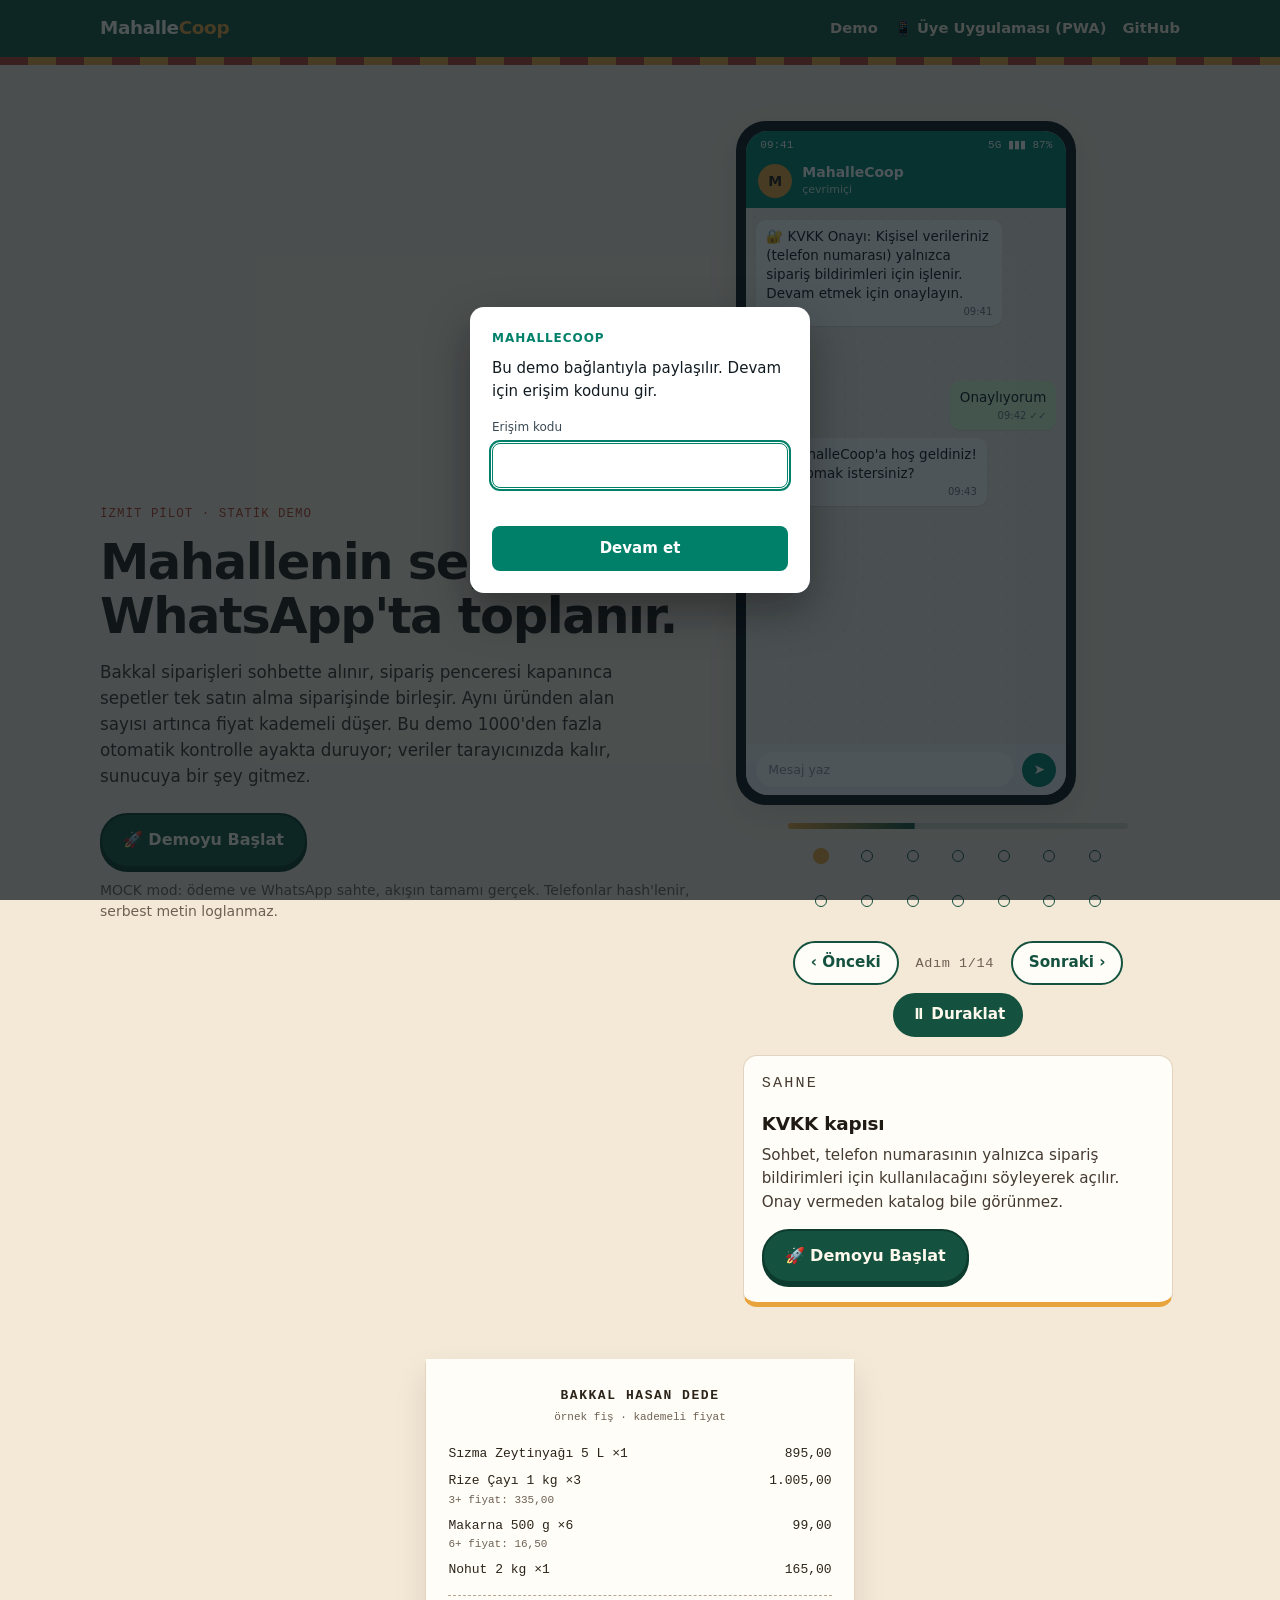
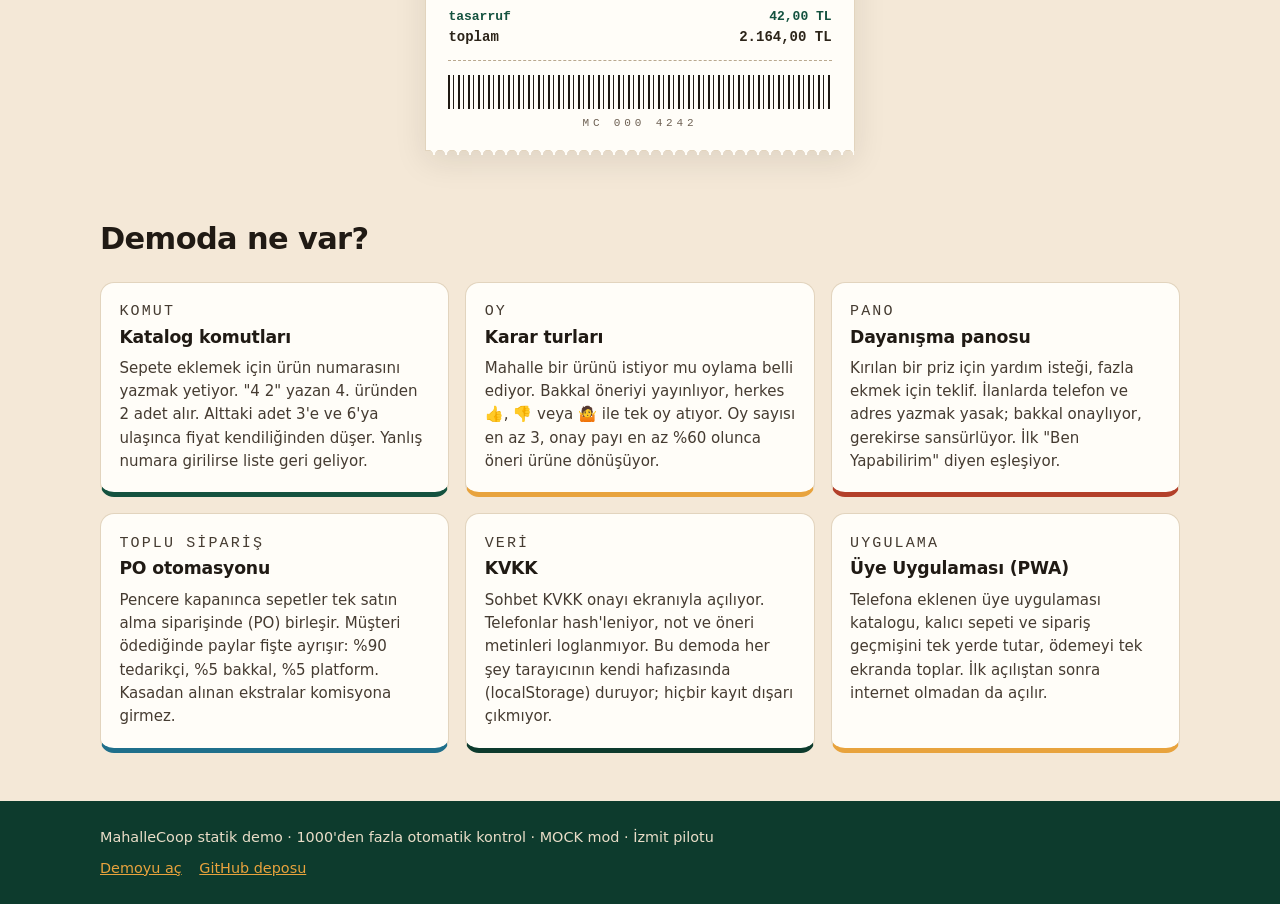
==== index.html @ 064667cc "site: mobile phone pane fix" ====
<!doctype html>
<html lang="tr">
<head>
  <meta charset="utf-8">
  <meta name="viewport" content="width=device-width, initial-scale=1">
  <meta name="description" content="MahalleCoop statik demo: mahalle alışverişi WhatsApp sohbetinde, toplu sipariş tek fişte. MOCK mod, İzmit pilotu.">
  <meta name="robots" content="noindex, nofollow, noarchive">
  <meta name="referrer" content="no-referrer">
  <meta name="theme-color" content="#14523F">
  <title>MahalleCoop · Mahalle alışverişinin WhatsApp demosu</title>
  <link rel="manifest" href="./manifest.webmanifest">
  <link rel="stylesheet" href="./css/site.css">
</head>
<body>
  <header class="site-header">
    <div class="wrap">
      <a class="wordmark" href="./index.html">Mahalle<span>Coop</span></a>
      <nav class="site-nav" aria-label="Ana bağlantılar">
        <a href="./demo.html">Demo</a>
        <a href="./pwa/">📱 Üye Uygulaması (PWA)</a>
        <a href="https://github.com/softwaremonkey635/mahallecoop" target="_blank" rel="noopener">GitHub</a>
      </nav>
    </div>
  </header>
  <div class="awning" aria-hidden="true"></div>

  <main>
    <section class="hero wrap">
      <div class="hero-copy">
        <p class="eyebrow">İzmit pilot · statik demo</p>
        <h1>Mahallenin sepeti WhatsApp'ta toplanır.</h1>
        <p class="lede">
          Bakkal siparişleri sohbette alınır, sipariş penceresi kapanınca sepetler
          tek satın alma siparişinde birleşir. Aynı üründen alan sayısı artınca
          fiyat kademeli düşer. Bu demo 1000'den fazla otomatik kontrolle ayakta duruyor; veriler
          tarayıcınızda kalır, sunucuya bir şey gitmez.
        </p>
        <div class="cta-row">
          <a class="btn btn-primary" href="./demo.html">🚀 Demoyu Başlat</a>
        </div>
        <p class="fine">
          MOCK mod: ödeme ve WhatsApp sahte, akışın tamamı gerçek. Telefonlar
          hash'lenir, serbest metin loglanmaz.
        </p>
      </div>

      <div
        class="walk"
        id="walk"
        data-scene-count="14"
        data-scene-index="0"
        data-autoplay="true"
        data-playing="false"
        data-motion="auto"
      >
        <div class="walk-stage">
          <div class="phone" id="walk-phone" aria-live="polite" aria-label="Canlı demo sahnesi">
            <div class="phone-screen">
              <div class="phone-status"><span>09:41</span><span>5G ▮▮▮ 87%</span></div>
              <div class="phone-head">
                <div class="phone-avatar">M</div>
                <div>
                  <div class="phone-title">MahalleCoop</div>
                  <div class="phone-presence">çevrimiçi</div>
                </div>
              </div>
              <div class="phone-chat" id="walk-chat"></div>
              <div class="walk-fx" id="walk-fx" aria-hidden="true"></div>
              <div class="phone-input">
                <div class="fake-field">Mesaj yaz</div>
                <div class="fake-send">➤</div>
              </div>
            </div>
          </div>

          <div class="walk-meter">
            <div class="walk-progress" id="walk-progress" aria-hidden="true">
              <span class="walk-progress-fill" id="walk-progress-fill"></span>
            </div>
            <div class="walk-dots" id="walk-dots" role="group" aria-label="Sahne seçici">
              <button type="button" class="walk-dot" data-scene="0" aria-label="Sahne 1"></button>
              <button type="button" class="walk-dot" data-scene="1" aria-label="Sahne 2"></button>
              <button type="button" class="walk-dot" data-scene="2" aria-label="Sahne 3"></button>
              <button type="button" class="walk-dot" data-scene="3" aria-label="Sahne 4"></button>
              <button type="button" class="walk-dot" data-scene="4" aria-label="Sahne 5"></button>
              <button type="button" class="walk-dot" data-scene="5" aria-label="Sahne 6"></button>
              <button type="button" class="walk-dot" data-scene="6" aria-label="Sahne 7"></button>
              <button type="button" class="walk-dot" data-scene="7" aria-label="Sahne 8"></button>
              <button type="button" class="walk-dot" data-scene="8" aria-label="Sahne 9"></button>
              <button type="button" class="walk-dot" data-scene="9" aria-label="Sahne 10"></button>
              <button type="button" class="walk-dot" data-scene="10" aria-label="Sahne 11"></button>
              <button type="button" class="walk-dot" data-scene="11" aria-label="Sahne 12"></button>
              <button type="button" class="walk-dot" data-scene="12" aria-label="Sahne 13"></button>
              <button type="button" class="walk-dot" data-scene="13" aria-label="Sahne 14"></button>
            </div>
          </div>

          <div class="walk-controls">
            <button type="button" class="walk-btn" id="walk-prev">‹ Önceki</button>
            <span class="walk-count" id="walk-count">Adım 1/14</span>
            <button type="button" class="walk-btn" id="walk-next">Sonraki ›</button>
            <button
              type="button"
              class="walk-btn"
              id="walk-play"
              aria-pressed="false"
              aria-label="Demoyu oynat veya duraklat"
            >▶ Oynat</button>
          </div>

          <aside class="walk-note">
            <p class="walk-note-tag">sahne</p>
            <h2 id="walk-title">KVKK kapısı</h2>
            <p id="walk-caption">
              Sohbet, telefon numarasının yalnızca sipariş bildirimleri için
              kullanılacağını söyleyerek açılır. Onay vermeden katalog bile görünmez.
            </p>
            <a class="btn btn-primary" href="./demo.html">🚀 Demoyu Başlat</a>
          </aside>
        </div>
      </div>
    </section>

    <section class="receipt-section wrap" aria-label="Örnek sipariş fişi">
      <div class="receipt reveal">
        <h2>Bakkal Hasan Dede</h2>
        <p class="receipt-sub">örnek fiş · kademeli fiyat</p>
        <div class="receipt-line">
          <span>Sızma Zeytinyağı 5 L ×1</span>
          <span>895,00</span>
        </div>
        <div class="receipt-line">
          <span>Rize Çayı 1 kg ×3<small>3+ fiyat: 335,00</small></span>
          <span>1.005,00</span>
        </div>
        <div class="receipt-line">
          <span>Makarna 500 g ×6<small>6+ fiyat: 16,50</small></span>
          <span>99,00</span>
        </div>
        <div class="receipt-line">
          <span>Nohut 2 kg ×1</span>
          <span>165,00</span>
        </div>
        <hr class="receipt-rule">
        <div class="receipt-save">
          <span>tasarruf</span>
          <span>42,00 TL</span>
        </div>
        <div class="receipt-total">
          <span>toplam</span>
          <span>2.164,00 TL</span>
        </div>
        <hr class="receipt-rule">
        <div class="receipt-barcode"></div>
        <div class="receipt-code">MC 000 4242</div>
      </div>
    </section>

    <section class="features wrap">
      <h2 class="reveal">Demoda ne var?</h2>
      <ul class="feature-grid">
        <li class="shelf reveal">
          <p class="shelf-tag">komut</p>
          <h3>Katalog komutları</h3>
          <p>
            Sepete eklemek için ürün numarasını yazmak yetiyor. "4 2" yazan
            4. üründen 2 adet alır. Alttaki adet 3'e ve 6'ya ulaşınca fiyat
            kendiliğinden düşer. Yanlış numara girilirse liste geri geliyor.
          </p>
        </li>
        <li class="shelf reveal">
          <p class="shelf-tag">oy</p>
          <h3>Karar turları</h3>
          <p>
            Mahalle bir ürünü istiyor mu oylama belli ediyor. Bakkal öneriyi
            yayınlıyor, herkes 👍, 👎 veya 🤷 ile tek oy atıyor. Oy sayısı en
            az 3, onay payı en az %60 olunca öneri ürüne dönüşüyor.
          </p>
        </li>
        <li class="shelf reveal">
          <p class="shelf-tag">pano</p>
          <h3>Dayanışma panosu</h3>
          <p>
            Kırılan bir priz için yardım isteği, fazla ekmek için teklif.
            İlanlarda telefon ve adres yazmak yasak; bakkal onaylıyor,
            gerekirse sansürlüyor. İlk "Ben Yapabilirim" diyen eşleşiyor.
          </p>
        </li>
        <li class="shelf reveal">
          <p class="shelf-tag">toplu sipariş</p>
          <h3>PO otomasyonu</h3>
          <p>
            Pencere kapanınca sepetler tek satın alma siparişinde (PO) birleşir.
            Müşteri ödediğinde paylar fişte ayrışır: %90 tedarikçi, %5 bakkal,
            %5 platform. Kasadan alınan ekstralar komisyona girmez.
          </p>
        </li>
        <li class="shelf reveal">
          <p class="shelf-tag">veri</p>
          <h3>KVKK</h3>
          <p>
            Sohbet KVKK onayı ekranıyla açılıyor. Telefonlar hash'leniyor, not
            ve öneri metinleri loglanmıyor. Bu demoda her şey tarayıcının kendi
            hafızasında (localStorage) duruyor; hiçbir kayıt dışarı çıkmıyor.
          </p>
        </li>
        <li class="shelf reveal">
          <p class="shelf-tag">uygulama</p>
          <h3>Üye Uygulaması (PWA)</h3>
          <p>
            Telefona eklenen üye uygulaması katalogu, kalıcı sepeti ve
            sipariş geçmişini tek yerde tutar, ödemeyi tek ekranda toplar.
            İlk açılıştan sonra internet olmadan da açılır.
          </p>
        </li>
      </ul>
    </section>
  </main>

  <footer class="site-footer">
    <div class="wrap">
      <p>MahalleCoop statik demo · 1000'den fazla otomatik kontrol · MOCK mod · İzmit pilotu</p>
      <div class="footer-links">
        <a href="./demo.html">Demoyu aç</a>
        <a href="https://github.com/softwaremonkey635/mahallecoop" target="_blank" rel="noopener">GitHub deposu</a>
      </div>
    </div>
  </footer>

  <script src="./js/walkthrough-scenes.js" defer></script>
  <script src="./js/walkthrough.js" defer></script>
  <script src="./js/landing.js" defer></script>
  <script src="./js/access-gate.js"></script>
</body>
</html>
---- css/site.css ----
/* site.css: shared tokens + landing page (S2) */

:root {
  --paper: #f4e8d7;
  --ink: #201a14;
  --card: #fffdf8;
  --green: #14523f;
  --green-deep: #0d3b2d;
  --amber: #e8a33d;
  --brick: #b3402a;
  --blue: #1f6f8b;
  --muted: #6e6154;
  --line: #e2d4be;
  --shadow: 0 10px 30px rgba(32, 26, 20, 0.10);
  --radius: 14px;
  --font-body: system-ui, -apple-system, "Segoe UI", Roboto, "Helvetica Neue", Arial, sans-serif;
  --font-mono: ui-monospace, "Cascadia Mono", "SF Mono", "Courier New", monospace;
}

* { box-sizing: border-box; }

html { -webkit-text-size-adjust: 100%; }

body {
  margin: 0;
  font-family: var(--font-body);
  font-size: 16px;
  line-height: 1.55;
  color: var(--ink);
  background: var(--paper);
}

a { color: var(--green); }

:focus-visible {
  outline: 3px solid var(--amber);
  outline-offset: 2px;
}

.wrap {
  width: min(1080px, 100% - 2rem);
  margin-inline: auto;
}

/* Header: awning bar (green field, cream type, brick/amber stripe) */

.site-header {
  background: var(--green);
  color: #fff8ec;
}

.site-header .wrap {
  display: flex;
  flex-wrap: wrap;
  gap: 0.75rem;
  align-items: center;
  justify-content: space-between;
  padding: 0.9rem 0;
}

.wordmark {
  font-weight: 800;
  font-size: 1.15rem;
  letter-spacing: -0.02em;
  color: #fff8ec;
  text-decoration: none;
}

.wordmark span { color: var(--amber); }

.site-nav {
  display: flex;
  flex-wrap: wrap;
  gap: 0.35rem 1rem;
}

.site-nav a {
  color: #f6ead6;
  text-decoration: none;
  font-size: 0.92rem;
  font-weight: 600;
}

.site-nav a:hover,
.site-nav a:focus-visible { text-decoration: underline; }

.awning {
  height: 8px;
  background: repeating-linear-gradient(
    90deg,
    var(--brick) 0 28px,
    var(--amber) 28px 56px
  );
}

/* Hero */

.hero {
  display: grid;
  gap: 2.25rem;
  padding: 2.5rem 0 2rem;
}

.eyebrow {
  margin: 0 0 0.75rem;
  font-family: var(--font-mono);
  font-size: 0.78rem;
  letter-spacing: 0.08em;
  text-transform: uppercase;
  color: var(--brick);
}

.hero h1 {
  margin: 0 0 1rem;
  font-size: clamp(2rem, 6vw, 3.1rem);
  line-height: 1.08;
  font-weight: 800;
  letter-spacing: -0.03em;
}

.lede {
  margin: 0 0 1.5rem;
  max-width: 34rem;
  color: #3d342b;
  font-size: 1.05rem;
}

.cta-row {
  display: flex;
  flex-wrap: wrap;
  gap: 0.75rem;
  margin-bottom: 0.75rem;
}

.btn {
  display: inline-block;
  padding: 0.8rem 1.3rem;
  border-radius: 999px;
  border: 2px solid transparent;
  font-weight: 700;
  font-size: 1rem;
  text-decoration: none;
  cursor: pointer;
}

.btn-primary {
  background: var(--green);
  color: #fff8ec;
  border-color: var(--green-deep);
  box-shadow: 0 4px 0 var(--green-deep);
}

.btn-primary:hover { background: var(--green-deep); }

.btn-ghost {
  background: transparent;
  color: var(--green);
  border-color: var(--green);
}

.btn-ghost:hover { background: rgba(20, 82, 63, 0.08); }

.fine {
  margin: 0;
  font-size: 0.875rem;
  color: var(--muted);
}

/* Phone mockup (CSS only, WhatsApp light) */

.phone {
  width: min(320px, 100%);
  margin-inline: auto;
  background: #10161b;
  border-radius: 30px;
  padding: 10px;
  box-shadow: var(--shadow);
}

.phone-screen {
  position: relative;
  border-radius: 22px;
  overflow: hidden;
  background: #efeae2;
  display: flex;
  flex-direction: column;
  min-height: 480px;
}

.phone-status {
  background: #008069;
  color: #fff;
  font-size: 11px;
  font-family: var(--font-mono);
  display: flex;
  justify-content: space-between;
  padding: 6px 14px 2px;
}

.phone-head {
  background: #008069;
  color: #fff;
  display: flex;
  align-items: center;
  gap: 10px;
  padding: 8px 12px 10px;
}

.phone-avatar {
  width: 34px;
  height: 34px;
  border-radius: 50%;
  background: #e8a33d;
  color: #201a14;
  font-weight: 800;
  display: grid;
  place-items: center;
  font-size: 14px;
}

.phone-title { font-size: 14px; font-weight: 700; line-height: 1.2; }
.phone-presence { font-size: 11px; color: #cfe9e2; }

.phone-chat {
  flex: 1;
  padding: 12px 10px;
  display: flex;
  flex-direction: column;
  gap: 8px;
  background-color: #efeae2;
  background-image: radial-gradient(rgba(32, 26, 20, 0.05) 1px, transparent 1px);
  background-size: 18px 18px;
}

.bubble {
  max-width: 82%;
  padding: 7px 10px;
  border-radius: 10px;
  font-size: 13.5px;
  line-height: 1.4;
  box-shadow: 0 1px 1px rgba(0, 0, 0, 0.08);
  opacity: 0;
  transform: translateY(6px);
  transition: opacity 0.35s ease, transform 0.35s ease;
}

.bubble.is-in {
  opacity: 1;
  transform: none;
}

.bubble-in {
  background: #fff;
  color: #111b21;
  align-self: flex-start;
}

.bubble-out {
  background: #d9fdd3;
  color: #111b21;
  align-self: flex-end;
}

.bubble-time {
  display: block;
  text-align: right;
  font-size: 10px;
  color: #667781;
  margin-top: 2px;
}

.phone-buttons {
  align-self: flex-start;
  width: 82%;
  display: flex;
  flex-direction: column;
  gap: 6px;
}

.phone-btn {
  background: #fff;
  border-radius: 10px;
  text-align: center;
  color: #027eb5;
  font-size: 13.5px;
  font-weight: 600;
  padding: 9px 8px;
  box-shadow: 0 1px 1px rgba(0, 0, 0, 0.08);
  opacity: 0;
  transform: translateY(6px);
  transition: opacity 0.35s ease, transform 0.35s ease;
}

.phone-btn.is-in {
  opacity: 1;
  transform: none;
}

.phone-input {
  background: #f0f2f5;
  display: flex;
  align-items: center;
  gap: 8px;
  padding: 8px 10px;
}

.phone-input .fake-field {
  flex: 1;
  background: #fff;
  border-radius: 999px;
  padding: 8px 12px;
  font-size: 12.5px;
  color: #8696a0;
}

.phone-input .fake-send {
  width: 34px;
  height: 34px;
  border-radius: 50%;
  background: #008069;
  color: #fff;
  display: grid;
  place-items: center;
  font-size: 14px;
}

/* Walkthrough player (hero scene deck) */

.walk {
  display: grid;
  gap: 1rem;
  justify-items: center;
}

.walk-stage {
  display: grid;
  gap: 1.1rem;
  width: 100%;
  justify-items: center;
}

.walk .phone { width: min(340px, 100%); }

.walk .phone-screen { min-height: 560px; }

.walk .phone-chat {
  overflow-y: auto;
  overscroll-behavior: contain;
}

.walk-note {
  width: min(430px, 100%);
  background: var(--card);
  border: 1px solid var(--line);
  border-bottom: 5px solid var(--amber);
  border-radius: var(--radius);
  padding: 1rem 1.1rem 1.15rem;
}

.walk-note-tag {
  margin: 0 0 0.4rem;
  font-family: var(--font-mono);
  font-size: 0.72rem;
  letter-spacing: 0.14em;
  text-transform: uppercase;
  color: var(--brick);
}

.walk-note h2 {
  margin: 0 0 0.35rem;
  font-size: 1.15rem;
  font-weight: 800;
  letter-spacing: -0.01em;
}

.walk-note p {
  margin: 0 0 0.9rem;
  font-size: 0.95rem;
  color: #453b31;
}

.walk-note p:last-child { margin-bottom: 0; }

.walk-controls {
  display: flex;
  flex-wrap: wrap;
  gap: 0.5rem;
  align-items: center;
  justify-content: center;
  width: 100%;
}

.walk-btn {
  min-height: 44px;
  padding: 0.5rem 1rem;
  border-radius: 999px;
  border: 2px solid var(--green);
  background: var(--card);
  color: var(--green);
  font: inherit;
  font-size: 0.95rem;
  font-weight: 700;
  cursor: pointer;
}

.walk-btn:hover { background: rgba(20, 82, 63, 0.08); }

.walk-btn[aria-pressed='true'] {
  background: var(--green);
  color: #fff8ec;
}

.walk-btn:disabled {
  opacity: 0.45;
  cursor: default;
}

.walk-count {
  min-width: 6rem;
  text-align: center;
  font-family: var(--font-mono);
  font-size: 0.85rem;
  letter-spacing: 0.04em;
  color: var(--muted);
}

/* Progress bar + scrubber dots: sit directly under the phone. */

.walk-meter {
  width: min(340px, 100%);
  display: grid;
  gap: 0.3rem;
  justify-items: center;
}

.walk-progress {
  width: 100%;
  height: 6px;
  border-radius: 999px;
  background: rgba(20, 82, 63, 0.16);
  overflow: hidden;
}

.walk-progress-fill {
  display: block;
  height: 100%;
  width: 100%;
  background: linear-gradient(90deg, var(--amber), var(--green));
  transform: scaleX(0);
  transform-origin: left center;
  will-change: transform;
}

.walk-dots {
  display: flex;
  flex-wrap: wrap;
  gap: 0.1rem;
  justify-content: center;
  width: 100%;
}

.walk-dot {
  position: relative;
  width: 44px;
  height: 44px;
  padding: 0;
  border: 0;
  background: transparent;
  cursor: pointer;
}

.walk-dot::before {
  content: '';
  position: absolute;
  inset: 16px;
  border: 1.5px solid var(--green);
  border-radius: 50%;
  transition: background 0.2s ease, transform 0.2s ease;
}

.walk-dot:hover::before { background: rgba(20, 82, 63, 0.22); }

.walk-dot.is-active::before {
  background: var(--amber);
  border-color: var(--amber);
  transform: scale(1.35);
}

/* Scene motion layer: a transparent overlay inside the phone screen holds the
   cart chip and the delivery banner, everything else rides in the chat flow.
   Only transform and opacity move. */

.walk-fx {
  position: absolute;
  inset: 0;
  z-index: 3;
  pointer-events: none;
  overflow: hidden;
}

.mc-count {
  display: inline-block;
  font-variant-numeric: tabular-nums;
  font-weight: 700;
}

.cat-line {
  display: inline-block;
  opacity: 0;
}

.bubble.is-in .cat-line { animation: mc-line 0.35s ease forwards; }

.bubble.is-in.fx-shake { animation: mc-shake 0.5s ease 0.35s; }

.fx-item {
  opacity: 0;
  transform: translateY(10px);
  transition: opacity 0.35s ease, transform 0.35s ease;
}

.fx-item.is-in {
  opacity: 1;
  transform: none;
}

.fx-chip {
  align-self: flex-start;
  display: inline-flex;
  align-items: center;
  gap: 5px;
  max-width: calc(100% - 4px);
  padding: 7px 11px;
  border-radius: 999px;
  background: rgba(255, 253, 248, 0.98);
  border: 1px solid var(--line);
  box-shadow: 0 6px 16px rgba(32, 26, 20, 0.16);
  font-size: 12.5px;
  font-weight: 700;
  color: var(--ink);
  opacity: 0;
  transform: translateY(8px);
  transition: opacity 0.3s ease, transform 0.3s ease;
}

.fx-chip.is-in {
  opacity: 1;
  transform: none;
}

.fx-chip.is-bump { animation: mc-bump 0.42s ease; }

.fx-cart {
  position: absolute;
  left: 10px;
  bottom: 56px;
}

.fx-note {
  position: absolute;
  left: 8px;
  right: 8px;
  top: 8px;
  display: flex;
  align-items: center;
  gap: 9px;
  padding: 9px 11px;
  border-radius: 14px;
  background: rgba(255, 253, 248, 0.98);
  border: 1px solid var(--line);
  box-shadow: 0 10px 22px rgba(32, 26, 20, 0.22);
  transform: translateY(-150%);
  transition: transform 0.45s cubic-bezier(0.2, 0.9, 0.3, 1);
}

.fx-note.is-in { transform: none; }

.fx-note-ico { font-size: 18px; }

.fx-note-txt {
  display: grid;
  line-height: 1.25;
}

.fx-note-txt b { font-size: 12.5px; }

.fx-note-txt small { font-size: 11px; color: var(--muted); }

.fx-tag {
  align-self: flex-start;
  display: inline-flex;
  align-items: center;
  gap: 7px;
  padding: 6px 11px;
  border-radius: 999px;
  background: #fff5e2;
  border: 1px solid var(--amber);
  font-size: 13px;
  font-weight: 700;
}

.fx-tag-k {
  font-family: var(--font-mono);
  font-size: 10.5px;
  letter-spacing: 0.08em;
  text-transform: uppercase;
  color: var(--brick);
}

.fx-old {
  text-decoration: line-through;
  color: var(--muted);
  font-weight: 600;
}

.fx-arrow { color: var(--green); }

.fx-new { color: var(--green-deep); }

.fx-item.is-in .fx-new { animation: mc-drop 0.5s cubic-bezier(0.2, 0.9, 0.3, 1); }

.fx-pay {
  width: 100%;
  display: grid;
  gap: 8px;
  justify-items: center;
  padding: 10px;
  border-radius: 12px;
  background: var(--card);
  border: 1px solid var(--line);
  box-shadow: 0 2px 8px rgba(32, 26, 20, 0.12);
}

.fx-pay-code {
  display: flex;
  gap: 4px;
  font-family: var(--font-mono);
  font-size: 20px;
  font-weight: 700;
}

.fx-pay-code i {
  font-style: normal;
  padding: 2px 5px;
  border-radius: 5px;
  background: var(--green);
  color: #fff8ec;
  opacity: 0;
}

.fx-item.is-in .fx-pay-code i { animation: mc-pop 0.3s ease forwards; }

.fx-qr {
  display: grid;
  grid-template-columns: repeat(9, 8px);
  gap: 1px;
  padding: 5px;
  background: #fff;
  border: 1px solid var(--line);
  border-radius: 6px;
}

.fx-qr span {
  display: block;
  width: 8px;
  height: 8px;
  background: transparent;
  opacity: 0;
}

.fx-qr span.on { background: var(--ink); }

.fx-item.is-in .fx-qr span { animation: mc-cell 0.25s ease forwards; }

.fx-pay-cap {
  margin: 0;
  font-size: 11px;
  color: var(--muted);
}

.fx-vote {
  width: 100%;
  padding: 9px 10px;
  border-radius: 12px;
  background: var(--card);
  border: 1px solid var(--line);
  border-left: 4px solid var(--green);
  box-shadow: 0 2px 8px rgba(32, 26, 20, 0.12);
  font-size: 12.5px;
}

.fx-vote-h {
  margin: 0 0 6px;
  font-weight: 800;
}

.fx-vote-bars {
  position: relative;
  display: grid;
  gap: 6px;
  padding-top: 13px;
}

.fx-thr-label {
  position: absolute;
  top: 0;
  left: calc(24px + (100% - 56px) * 0.6);
  transform: translateX(-50%);
  font-family: var(--font-mono);
  font-size: 9.5px;
  letter-spacing: 0.06em;
  color: var(--brick);
  white-space: nowrap;
}

.fx-row {
  display: grid;
  grid-template-columns: 18px 1fr 26px;
  gap: 6px;
  align-items: center;
}

.fx-track {
  position: relative;
  display: block;
  height: 10px;
  border-radius: 999px;
  background: #eadfd0;
  overflow: hidden;
}

.fx-fill {
  display: block;
  height: 100%;
  width: 100%;
  transform: scaleX(0);
  transform-origin: left center;
  transition: transform 0.9s cubic-bezier(0.2, 0.8, 0.25, 1);
}

.fx-yes { background: var(--green); }
.fx-no { background: var(--brick); }
.fx-pass { background: var(--amber); }

.fx-thr-line {
  position: absolute;
  left: 60%;
  top: 0;
  bottom: 0;
  width: 2px;
  background: var(--ink);
  opacity: 0.7;
}

.fx-vote.is-in .fx-fill { transform: scaleX(var(--w)); }

.fx-vote-f {
  margin: 7px 0 0;
  font-size: 11px;
  color: var(--muted);
}

.fx-flip-wrap {
  width: min(250px, 100%);
  perspective: 700px;
}

.fx-flip {
  position: relative;
  transform-style: preserve-3d;
  transition: transform 0.7s cubic-bezier(0.35, 0.1, 0.25, 1) 0.5s;
}

.fx-flip-wrap.is-in .fx-flip { transform: rotateY(180deg); }

.fx-face {
  display: grid;
  gap: 2px;
  padding: 9px 11px;
  border-radius: 12px;
  background: var(--card);
  border: 1px solid var(--line);
  box-shadow: 0 2px 8px rgba(32, 26, 20, 0.12);
  backface-visibility: hidden;
}

.fx-front {
  position: relative;
  border-left: 4px solid var(--amber);
}

.fx-back {
  position: absolute;
  inset: 0;
  transform: rotateY(180deg);
  border-left: 4px solid var(--green);
}

.fx-face-tag {
  font-family: var(--font-mono);
  font-size: 10px;
  letter-spacing: 0.1em;
  text-transform: uppercase;
  color: var(--muted);
}

.fx-face b { font-size: 14px; }

.fx-face span:last-child { font-size: 11.5px; color: #453b31; }

.fx-badge {
  align-self: flex-start;
  display: inline-flex;
  align-items: center;
  gap: 6px;
  padding: 7px 12px;
  border-radius: 999px;
  background: var(--green);
  color: #fff8ec;
  font-size: 12.5px;
  font-weight: 700;
}

.fx-item.fx-badge.is-in { animation: mc-badge 0.45s cubic-bezier(0.2, 0.9, 0.3, 1); }

@keyframes mc-line {
  from { opacity: 0; transform: translateX(-6px); }
  to { opacity: 1; transform: none; }
}

@keyframes mc-shake {
  0%, 100% { transform: translateX(0); }
  20% { transform: translateX(-5px); }
  40% { transform: translateX(5px); }
  60% { transform: translateX(-3px); }
  80% { transform: translateX(3px); }
}

@keyframes mc-bump {
  0% { transform: scale(1); }
  40% { transform: scale(1.07); }
  100% { transform: scale(1); }
}

@keyframes mc-pop {
  from { opacity: 0; transform: translateY(-6px) scale(0.8); }
  to { opacity: 1; transform: none; }
}

@keyframes mc-cell {
  from { opacity: 0; transform: scale(0.4); }
  to { opacity: 1; transform: none; }
}

@keyframes mc-drop {
  0% { opacity: 0; transform: translateY(-14px); }
  60% { opacity: 1; transform: translateY(3px); }
  100% { opacity: 1; transform: none; }
}

@keyframes mc-badge {
  0% { opacity: 0; transform: scale(0.6); }
  70% { opacity: 1; transform: scale(1.08); }
  100% { opacity: 1; transform: none; }
}

/* Typing indicator (walkthrough only; phone.css keeps its own for the demo) */

.phone-typing {
  display: flex;
  align-items: center;
  gap: 4px;
  padding: 11px 13px;
}

.phone-typing span {
  width: 7px;
  height: 7px;
  border-radius: 50%;
  background: #9aa5ac;
  animation: mc-typing 1.05s infinite;
}

.phone-typing span:nth-child(2) { animation-delay: 0.16s; }
.phone-typing span:nth-child(3) { animation-delay: 0.32s; }

@keyframes mc-typing {
  0%, 65%, 100% { opacity: 0.35; }
  30% { opacity: 1; }
}

/* Receipt (signature element) */

.receipt-section {
  padding: 1rem 0 2.5rem;
  display: flex;
  justify-content: center;
}

.receipt {
  width: min(430px, 100%);
  background: var(--card);
  border: 1px solid var(--line);
  padding: 1.4rem 1.4rem 1.1rem;
  font-family: var(--font-mono);
  font-size: 13px;
  color: #2c2419;
  box-shadow: var(--shadow);
  transform: rotate(-1.1deg);
  position: relative;
}

.receipt::before,
.receipt::after {
  content: "";
  position: absolute;
  left: 0;
  right: 0;
  height: 10px;
  background-image: radial-gradient(circle at 6px 0, transparent 5px, var(--card) 5.5px);
  background-size: 12px 10px;
}

.receipt::before {
  top: -5px;
  background-image: radial-gradient(circle at 6px 10px, transparent 5px, var(--card) 5.5px);
}

.receipt::after {
  bottom: -5px;
  transform: rotate(180deg);
}

.receipt h2 {
  margin: 0 0 0.2rem;
  font-size: 13px;
  letter-spacing: 0.12em;
  text-align: center;
  text-transform: uppercase;
}

.receipt-sub {
  margin: 0 0 0.9rem;
  text-align: center;
  font-size: 11px;
  color: var(--muted);
}

.receipt-rule {
  border: 0;
  border-top: 1px dashed #b9a88f;
  margin: 0.7rem 0;
}

.receipt-line {
  display: flex;
  justify-content: space-between;
  gap: 1rem;
  padding: 0.22rem 0;
}

.receipt-line small {
  display: block;
  color: var(--muted);
  font-size: 11px;
}

.receipt-total {
  display: flex;
  justify-content: space-between;
  font-weight: 700;
  font-size: 14px;
}

.receipt-save {
  display: flex;
  justify-content: space-between;
  color: var(--green);
  font-weight: 700;
}

.receipt-barcode {
  margin-top: 0.9rem;
  height: 34px;
  background: repeating-linear-gradient(
    90deg,
    #201a14 0 2px,
    transparent 2px 5px,
    #201a14 5px 6px,
    transparent 6px 10px
  );
}

.receipt-code {
  text-align: center;
  font-size: 11px;
  letter-spacing: 0.35em;
  margin-top: 0.35rem;
  color: var(--muted);
}

/* Features: shelf label cards */

.features {
  padding: 0.5rem 0 3rem;
}

.features h2 {
  margin: 0 0 1.25rem;
  font-size: clamp(1.4rem, 4vw, 1.9rem);
  letter-spacing: -0.02em;
  font-weight: 800;
}

.feature-grid {
  list-style: none;
  margin: 0;
  padding: 0;
  display: grid;
  gap: 1rem;
  grid-template-columns: 1fr;
}

.shelf {
  background: var(--card);
  border: 1px solid var(--line);
  border-bottom: 5px solid var(--green);
  border-radius: var(--radius);
  padding: 1.1rem 1.15rem 1.2rem;
}

.shelf:nth-child(2) { border-bottom-color: var(--amber); }
.shelf:nth-child(3) { border-bottom-color: var(--brick); }
.shelf:nth-child(4) { border-bottom-color: var(--blue); }
.shelf:nth-child(5) { border-bottom-color: var(--green-deep); }
.shelf:nth-child(6) { border-bottom-color: var(--amber); }

.shelf-tag {
  margin: 0 0 0.45rem;
  font-family: var(--font-mono);
  font-size: 0.72rem;
  letter-spacing: 0.14em;
  text-transform: uppercase;
  color: var(--muted);
}

.shelf h3 {
  margin: 0 0 0.4rem;
  font-size: 1.08rem;
  font-weight: 800;
  letter-spacing: -0.01em;
}

.shelf p {
  margin: 0;
  font-size: 0.94rem;
  color: #453b31;
}

/* Reveal (landing.js toggles .is-visible; reduced motion shows instantly) */

.reveal {
  opacity: 0;
  transform: translateY(14px);
  transition: opacity 0.5s ease, transform 0.5s ease;
}

.reveal.is-visible {
  opacity: 1;
  transform: none;
}

/* Footer */

.site-footer {
  background: var(--green-deep);
  color: #e9ddc8;
  padding: 1.6rem 0;
  font-size: 0.9rem;
}

.site-footer .wrap {
  display: flex;
  flex-direction: column;
  gap: 0.5rem;
}

.site-footer p { margin: 0; }

.site-footer a { color: var(--amber); }

.footer-links {
  display: flex;
  flex-wrap: wrap;
  gap: 0.4rem 1.1rem;
}

/* Desktop */

@media (min-width: 860px) {
  .hero {
    grid-template-columns: 1.15fr 0.85fr;
    align-items: center;
    padding: 3.5rem 0 2.5rem;
  }

  .phone { margin-inline: 0 auto; }

  .feature-grid {
    grid-template-columns: repeat(6, 1fr);
  }

  .shelf { grid-column: span 2; }

  .receipt-section { padding-bottom: 3.5rem; }
}

/* Touch targets: below the desktop split every control on the landing page
   is at least 44px tall. The scene dots keep their 12px dot, the hit area
   grows around it. */

@media (max-width: 1023px) {
  .wordmark,
  .site-nav a,
  .footer-links a {
    display: inline-flex;
    align-items: center;
    min-height: 44px;
  }
}

@media (prefers-reduced-motion: reduce) {
  .reveal,
  .bubble,
  .phone-btn {
    opacity: 1;
    transform: none;
    transition: none;
  }

  .phone-typing span {
    animation: none;
    opacity: 0.7;
  }

  .walk-dot::before { transition: none; }

  .walk-progress-fill {
    transition: none;
    will-change: auto;
  }

  .fx-item,
  .fx-chip,
  .fx-note,
  .fx-pay-code i,
  .fx-qr span,
  .cat-line {
    opacity: 1;
    transform: none;
    transition: none;
    animation: none;
  }

  .fx-new,
  .fx-item.fx-badge,
  .bubble.fx-shake {
    animation: none;
  }

  .fx-fill,
  .fx-flip {
    transition: none;
  }
}
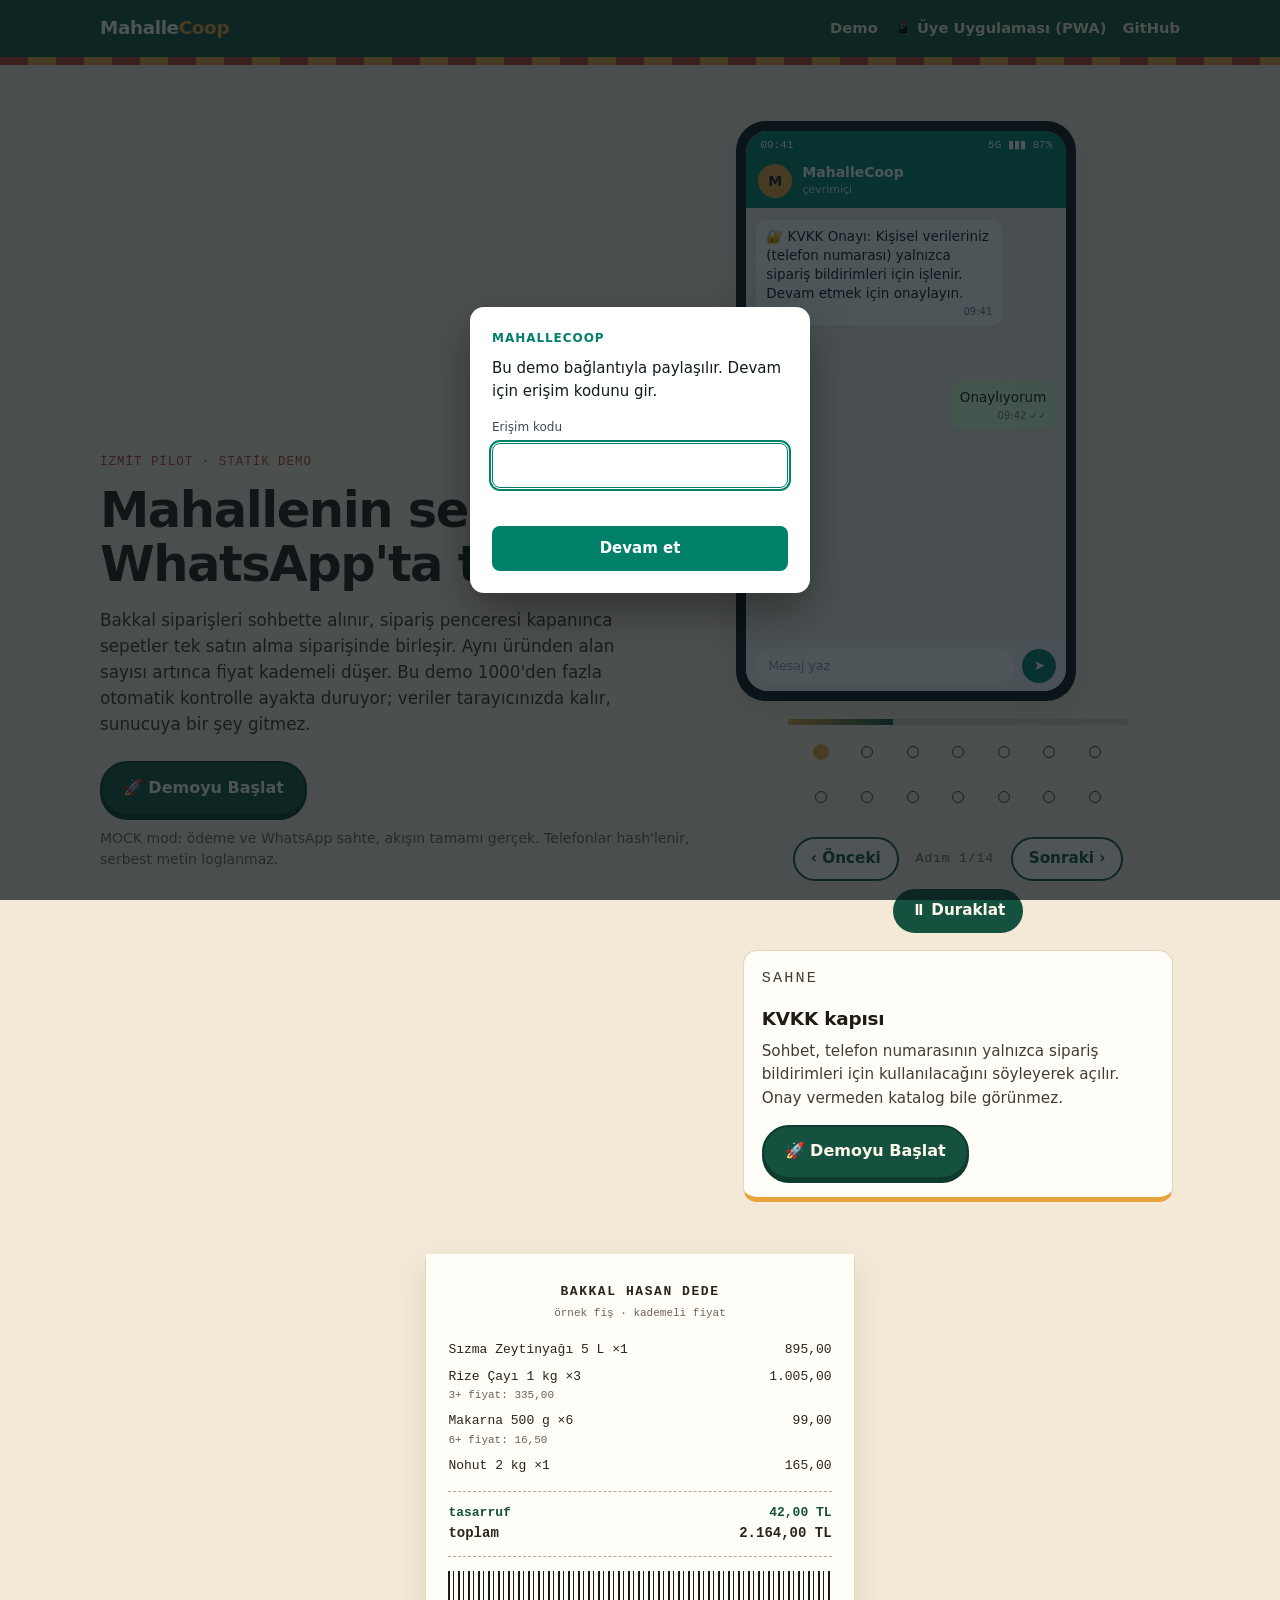
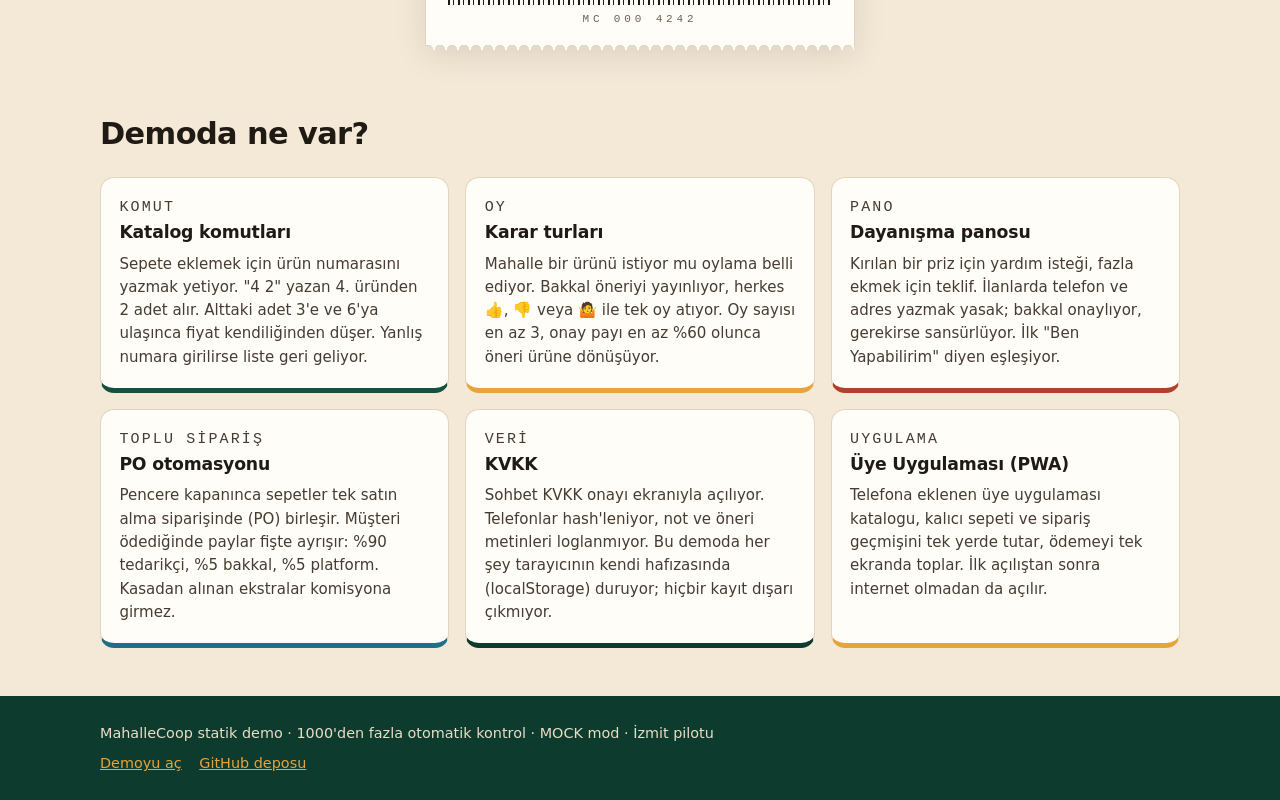
==== commit 877015ec: "chore: link preview tags and favicon" ====
--- a/index.html
+++ b/index.html
@@ -8,6 +8,15 @@
   <meta name="referrer" content="no-referrer">
   <meta name="theme-color" content="#14523F">
   <title>MahalleCoop · Mahalle alışverişinin WhatsApp demosu</title>
+  <meta property="og:type" content="website">
+  <meta property="og:title" content="MahalleCoop · Mahalle alışverişinin WhatsApp demosu">
+  <meta property="og:description" content="Mahalle esnafı için WhatsApp üzerinden toplu alışveriş demosu. Bağlantı ile paylaşılan örnek.">
+  <meta property="og:url" content="https://softwaremonkey635.github.io/mahallecoop/">
+  <meta property="og:locale" content="tr_TR">
+  <meta name="twitter:card" content="summary">
+  <meta name="twitter:title" content="MahalleCoop · Mahalle alışverişinin WhatsApp demosu">
+  <meta name="twitter:description" content="Mahalle esnafı için WhatsApp üzerinden toplu alışveriş demosu.">
+  <link rel="icon" href="data:image/svg+xml,<svg xmlns='http://www.w3.org/2000/svg' viewBox='0 0 32 32'><rect width='32' height='32' rx='7' fill='%2314532d'/></svg>">
   <link rel="manifest" href="./manifest.webmanifest">
   <link rel="stylesheet" href="./css/site.css">
 </head>
